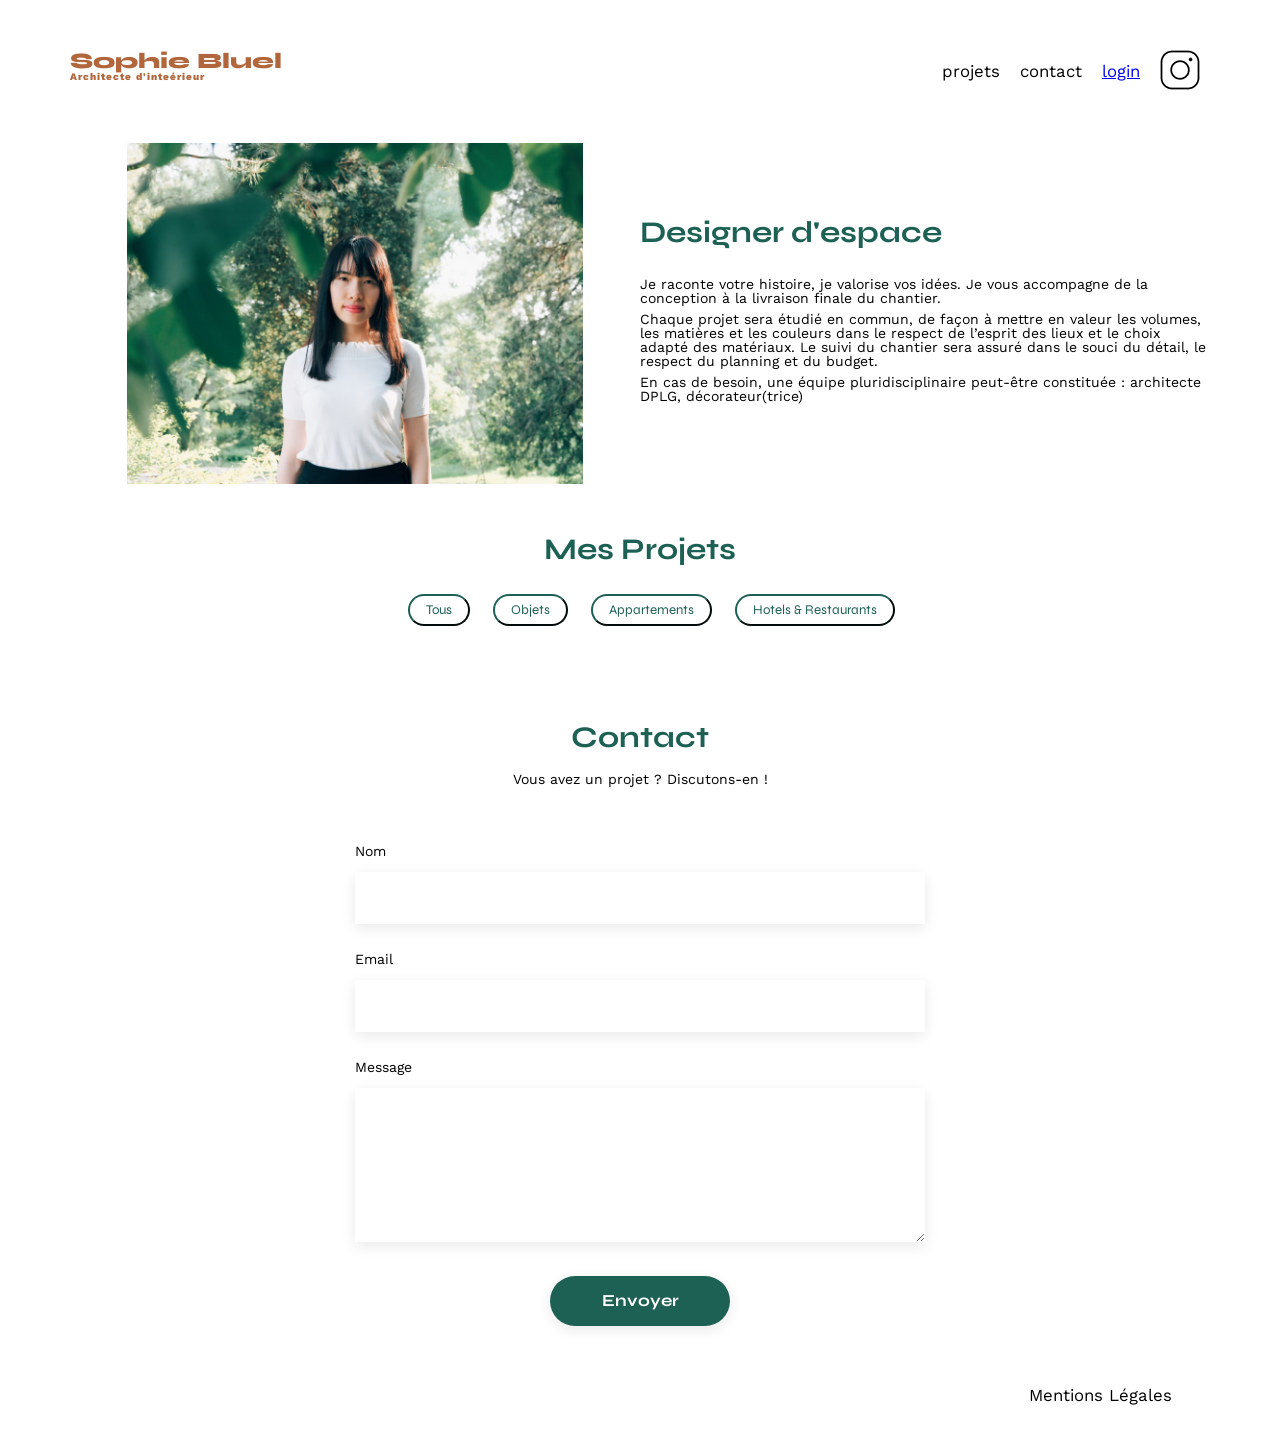
==== FrontEnd/index.html @ 7eef1499 "Votre message de commit ici" ====
<!DOCTYPE html>
<html lang="fr">

<head>
	<meta charset="UTF-8">
	<title>Sophie Bluel - Architecte d'intérieur</title>
	<meta name="viewport" content="width=device-width, initial-scale=1.0">
	<link rel="preconnect" href="https://fonts.googleapis.com">
	<link rel="preconnect" href="https://fonts.gstatic.com" crossorigin>
	<link href="https://fonts.googleapis.com/css2?family=Syne:wght@700;800&family=Work+Sans&display=swap"
		rel="stylesheet">
	<meta name="description" content="">
	<link rel="stylesheet" href="./assets/style.css">
	<link rel="stylesheet" href="https://fonts.googleapis.com/css2?family=Syne:wght@300&display=swap">

</head>

<body>
	<header>
		<h1>Sophie Bluel <span>Architecte d'inteérieur</span></h1>
		<nav>
			<ul>
				<li>projets</li>
				<li>contact</li>
			    <li> <a href="loging.html"> login </a> </li> 
				<li><img src="./assets/icons/instagram.png" alt="Instagram"></li>
			</ul>
		</nav>
	</header>
	<main>
		<section id="introduction">
			<figure>
				<img src="./assets/images/sophie-bluel.png" alt="">
			</figure>
			<article>
				<h2>Designer d'espace</h2>
				<p>Je raconte votre histoire, je valorise vos idées. Je vous accompagne de la conception à la livraison
					finale du chantier.</p>
				<p>Chaque projet sera étudié en commun, de façon à mettre en valeur les volumes, les matières et les
					couleurs dans le respect de l’esprit des lieux et le choix adapté des matériaux. Le suivi du
					chantier sera assuré dans le souci du détail, le respect du planning et du budget.</p>
				<p>En cas de besoin, une équipe pluridisciplinaire peut-être constituée : architecte DPLG,
					décorateur(trice)</p>
			</article>
		</section>
		<section id="portfolio">
			<h2>Mes Projets</h2>
			<div id="category-filter">
			</div>

			<div class="gallery">

			</div>
		</section>
		<section id="contact">
			<h2>Contact</h2>
			<p>Vous avez un projet ? Discutons-en !</p>
			<form action="#" method="post">
				<label for="name">Nom</label>
				<input type="text" name="name" id="name">
				<label for="email">Email</label>
				<input type="email" name="email" id="email">
				<label for="message">Message</label>
				<textarea name="message" id="message" cols="30" rows="10"></textarea>
				<input type="submit" value="Envoyer">
			</form>
		</section>
	</main>

	<footer>
		<nav>
			<ul>
				<li>Mentions Légales</li>
			</ul>
		</nav>
	</footer>
	<script src="script.js"> </script>
</body>

</html>
---- FrontEnd/assets/style.css ----
/* http://meyerweb.com/eric/tools/css/reset/
   v2.0 | 20110126
   License: none (public domain)
*/

html,
body,
div,
span,
applet,
object,
iframe,
h1,
h2,
h3,
h4,
h5,
h6,
p,
blockquote,
pre,
a,
abbr,
acronym,
address,
big,
cite,
code,
del,
dfn,
em,
img,
ins,
kbd,
q,
s,
samp,
small,
strike,
strong,
sub,
sup,
tt,
var,
b,
u,
i,
center,
dl,
dt,
dd,
ol,
ul,
li,
fieldset,
form,
label,
legend,
table,
caption,
tbody,
tfoot,
thead,
tr,
th,
td,
article,
aside,
canvas,
details,
embed,
figure,
figcaption,
footer,
header,
hgroup,
menu,
nav,
output,
ruby,
section,
summary,
time,
mark,
audio,
video {
	margin: 0;
	padding: 0;
	border: 0;
	font-size: 100%;
	font: inherit;
	vertical-align: baseline;
}

/* HTML5 display-role reset for older browsers */
article,
aside,
details,
figcaption,
figure,
footer,
header,
hgroup,
menu,
nav,
section {
	display: block;
}

body {
	line-height: 1;
}

ol,
ul {
	list-style: none;
}

blockquote,
q {
	quotes: none;
}

blockquote:before,
blockquote:after,
q:before,
q:after {
	content: '';
	content: none;
}

table {
	border-collapse: collapse;
	border-spacing: 0;
}

/** end reset css**/
body {
	max-width: 1140px;
	margin: auto;
	font-family: 'Work Sans';
	font-size: 14px;
}

header {
	display: flex;
	justify-content: space-between;
	margin: 50px 0
}

section {
	margin: 50px 0
}

h1 {
	display: flex;
	flex-direction: column;
	font-family: 'Syne';
	font-size: 22px;
	font-weight: 800;
	color: #B1663C
}

h1>span {
	font-family: 'Work Sans';
	font-size: 10px;
	letter-spacing: 0.1em;
	;
}

h2 {
	font-family: 'Syne';
	font-weight: 700;
	font-size: 30px;
	color: #1D6154
}

nav ul {
	display: flex;
	align-items: center;
	list-style-type: none;

}

nav li {
	padding: 0 10px;
	font-size: 1.2em;
}

li:hover {
	color: #B1663C;
}

#introduction {
	display: flex;
	align-items: center;
}

#introduction figure {
	flex: 1
}

#introduction img {
	display: block;
	margin: auto;
	width: 80%;
}

#introduction article {
	flex: 1
}

#introduction h2 {
	margin-bottom: 1em;
}

#introduction p {
	margin-bottom: 0.5em;
}

#portfolio h2 {
	text-align: center;
	margin-bottom: 1em;
}

.gallery {
	width: 100%;
	display: grid;
	grid-template-columns: 1fr 1fr 1fr;
	grid-column-gap: 20px;
	grid-row-gap: 20px;
}

.gallery img {
	width: 100%;

}

#contact {
	width: 50%;
	margin: auto;
}

#contact>* {
	text-align: center;

}

#contact h2 {
	margin-bottom: 20px;
}

#contact form {
	text-align: left;
	margin-top: 30px;
	display: flex;
	flex-direction: column;
}

#contact input {
	height: 50px;
	font-size: 1.2em;
	border: none;
	box-shadow: 0px 4px 14px rgba(0, 0, 0, 0.09);
}

#contact label {
	margin: 2em 0 1em 0;
}

#contact textarea {
	border: none;
	box-shadow: 0px 4px 14px rgba(0, 0, 0, 0.09);
}

input[type="submit"] {
	font-family: 'Syne';
	font-weight: 700;
	color: white;
	background-color: #1D6154;
	margin: 2em auto;
	width: 180px;
	text-align: center;
	border-radius: 60px;
}

footer nav ul {
	display: flex;
	justify-content: flex-end;
	margin: 2em
}

.button {
	border-radius: 20px;
	background-color: white;
	color: #1D6154;
	padding: 6px 16px 6px;
	margin-left: 2%;
	border-color: #1D6154;
	font-family: Syne;
}

.button:hover {
	color: white;
	background-color: #1D6154;
}

#category-filter {
	margin-bottom: 4%;
	text-align: center;
}

.login {
	width: 50%;
	margin: auto;
	margin-top: 10%;
}

.title {
	text-align: center;
	font-family: Syne;
	color: #1D6154;
}

#contact1 {
	width: 50%;
	margin: auto;
	display: flex;
	flex-direction: column;
	margin-top: 10%;
}

#contact1 input {
	height: 50px;
	font-size: 1.2em;
	border: none;
	box-shadow: 0px 4px 14px rgba(0, 0, 0, 0.09);
	margin-bottom: 15%;
}

#contact1 button {
	border-radius: 25px;
	color: white;
	background: #1D6154;
	width: 58%;
	padding: 2%;
	margin-left: 20%;
}

#contact1 label {
	margin-bottom: 3%;
}

.mdp {
	text-align: center;
	margin-top: 6%;
	color: black;
	margin-bottom: 30%;
}
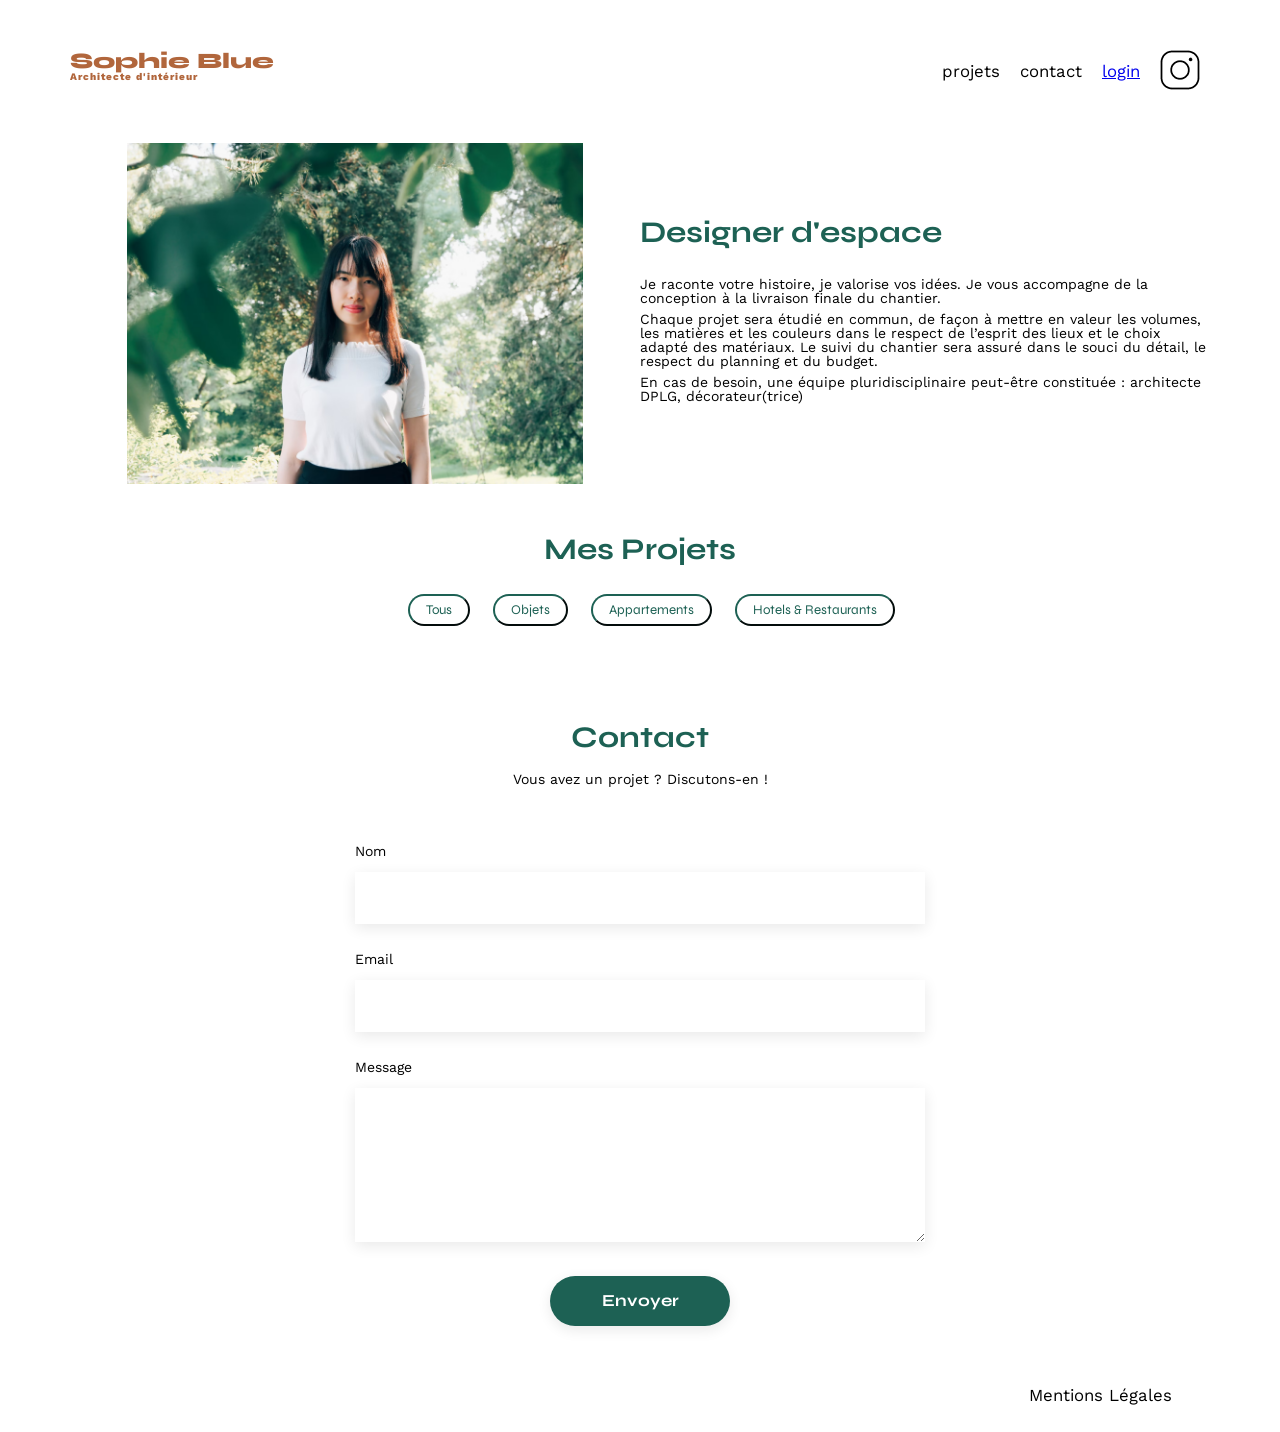
==== commit fd73f2b2: "Ajout de nouveaux fichiers" ====
--- a/FrontEnd/index.html
+++ b/FrontEnd/index.html
@@ -17,7 +17,7 @@
 
 <body>
 	<header>
-		<h1>Sophie Bluel <span>Architecte d'inteérieur</span></h1>
+		<h1>Sophie Blue <span>Architecte d'intérieur</span></h1>
 		<nav>
 			<ul>
 				<li>projets</li>
@@ -75,6 +75,7 @@
 		</nav>
 	</footer>
 	<script src="script.js"> </script>
+	<script src="login.js"></script>
 </body>
 
 </html>
